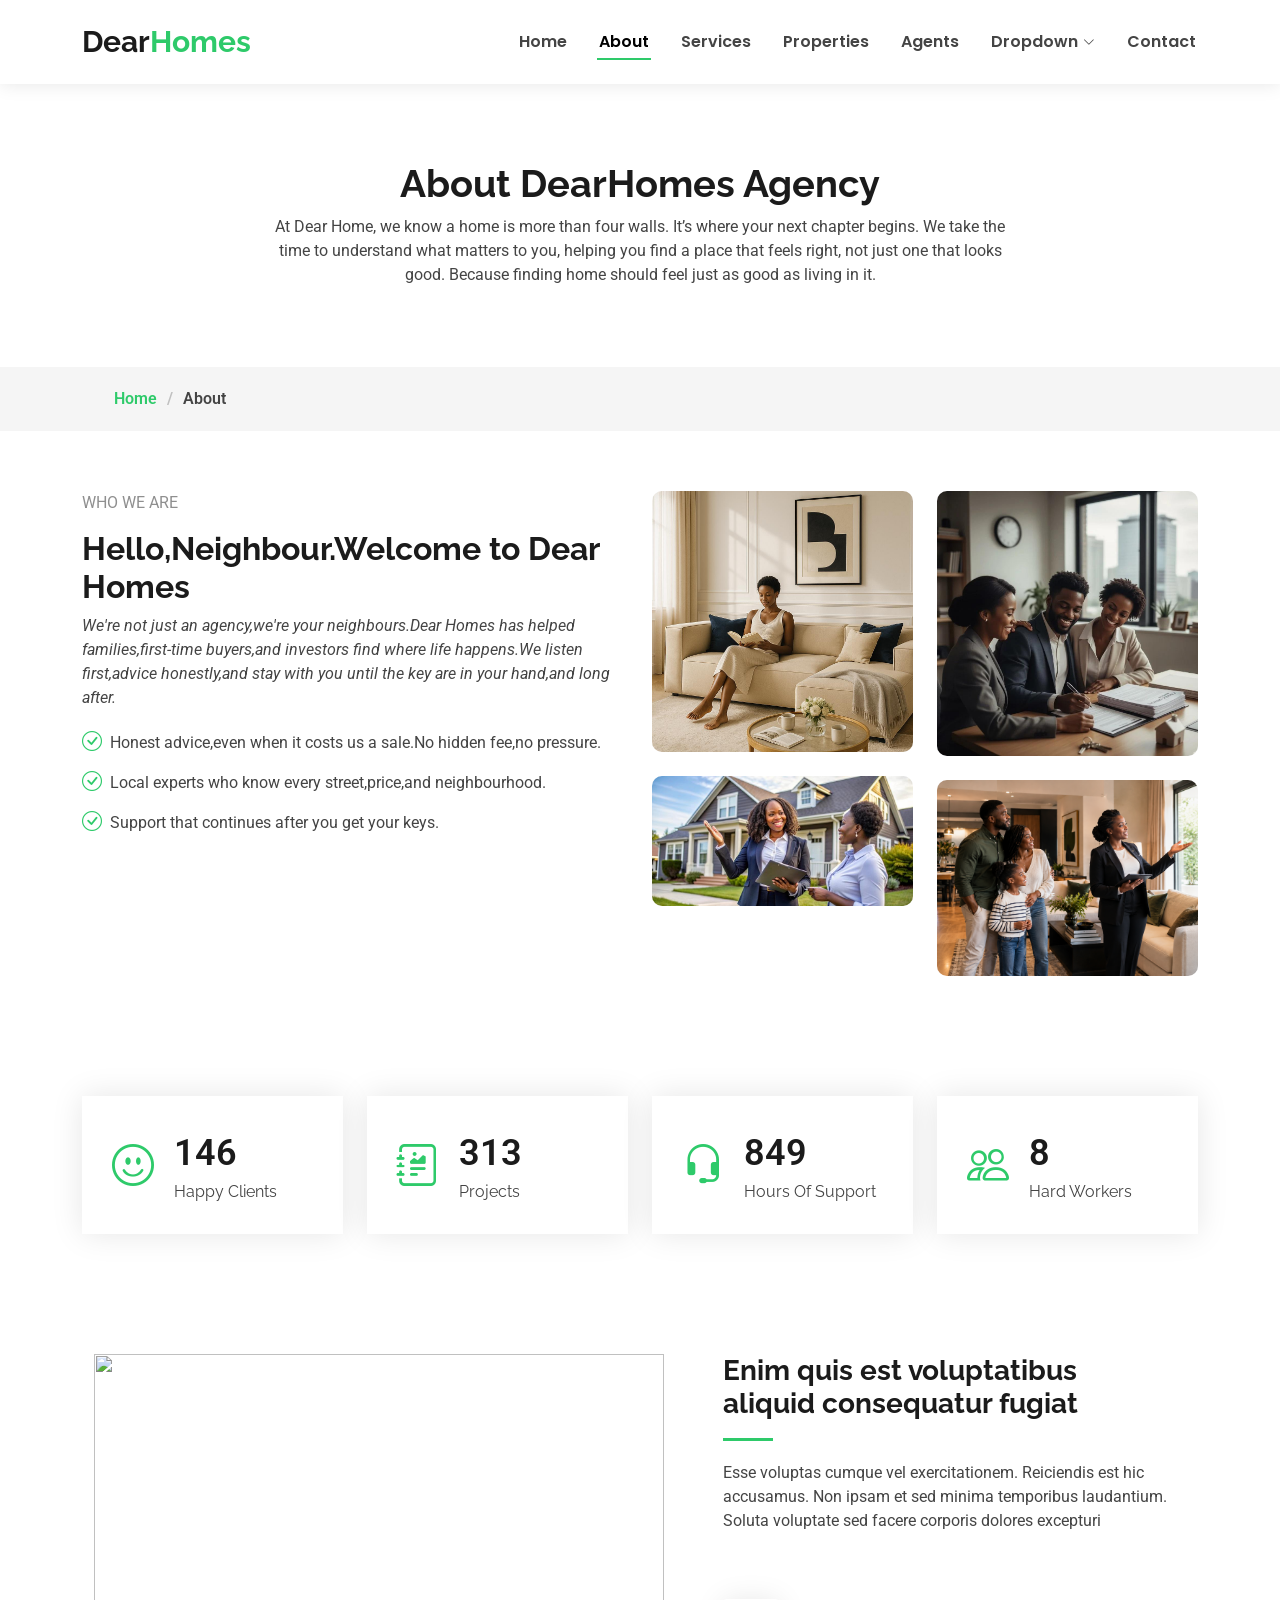
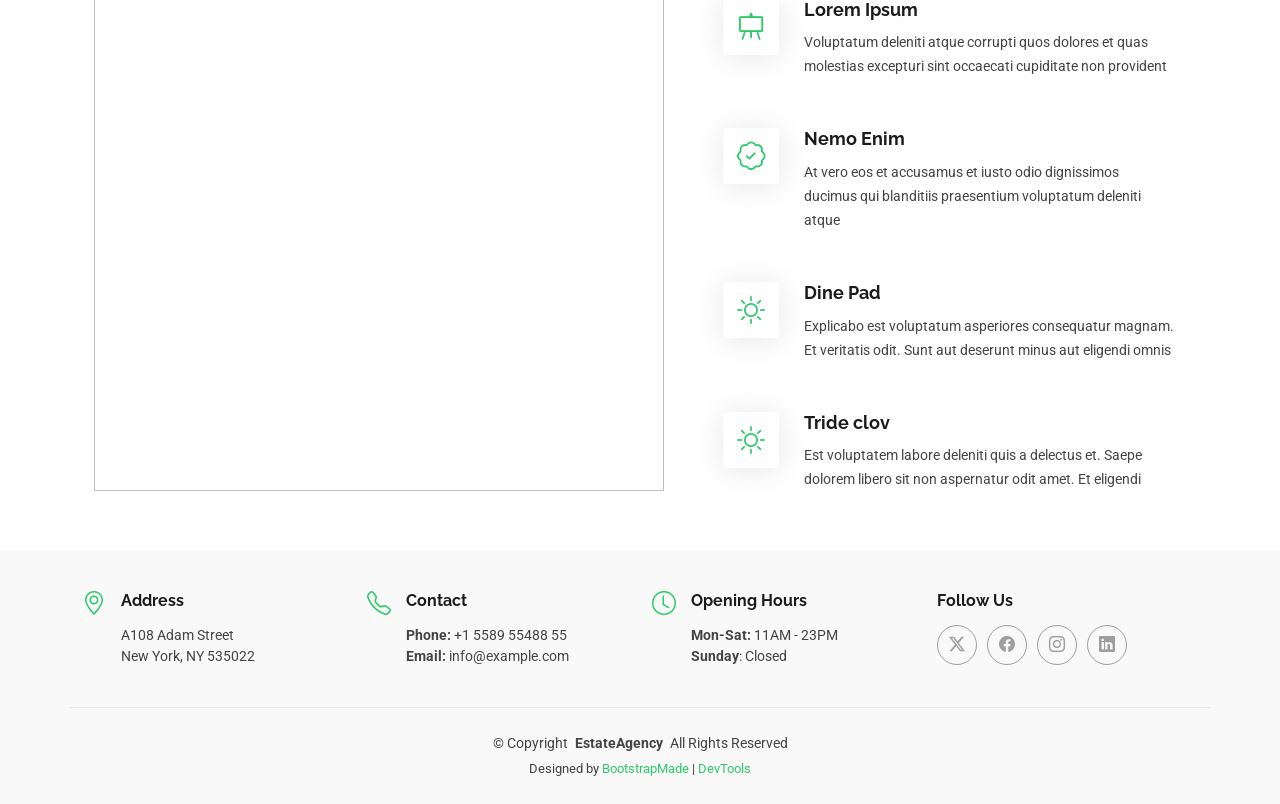
==== EstateAgency/about.html @ 3de0643b "update all" ====
<!DOCTYPE html>
<html lang="en">

<head>
  <meta charset="utf-8">
  <meta content="width=device-width, initial-scale=1.0" name="viewport">
  <title>About - DearHomes</title>
  <meta name="description" content="">
  <meta name="keywords" content="">

  <!-- Favicons -->
  <link href="assets/img/favicon.png" rel="icon">
  <link href="assets/img/apple-touch-icon.png" rel="apple-touch-icon">

  <!-- Fonts -->
  <link href="https://fonts.googleapis.com" rel="preconnect">
  <link href="https://fonts.gstatic.com" rel="preconnect" crossorigin>
  <link href="https://fonts.googleapis.com/css2?family=Roboto:ital,wght@0,100;0,300;0,400;0,500;0,700;0,900;1,100;1,300;1,400;1,500;1,700;1,900&family=Poppins:ital,wght@0,100;0,200;0,300;0,400;0,500;0,600;0,700;0,800;0,900;1,100;1,200;1,300;1,400;1,500;1,600;1,700;1,800;1,900&family=Raleway:ital,wght@0,100;0,200;0,300;0,400;0,500;0,600;0,700;0,800;0,900;1,100;1,200;1,300;1,400;1,500;1,600;1,700;1,800;1,900&display=swap" rel="stylesheet">

  <!-- Vendor CSS Files -->
  <link href="assets/vendor/bootstrap/css/bootstrap.min.css" rel="stylesheet">
  <link href="assets/vendor/bootstrap-icons/bootstrap-icons.css" rel="stylesheet">
  <link href="assets/vendor/aos/aos.css" rel="stylesheet">
  <link href="assets/vendor/fontawesome-free/css/all.min.css" rel="stylesheet">
  <link href="assets/vendor/swiper/swiper-bundle.min.css" rel="stylesheet">

  <!-- Main CSS File -->
  <link href="assets/css/main.css" rel="stylesheet">

  <!-- =======================================================
  * Template Name: EstateAgency
  * Template URL: https://bootstrapmade.com/real-estate-agency-bootstrap-template/
  * Updated: Apr 08 2026 with Bootstrap v5.3.8
  * Author: BootstrapMade.com
  * License: https://bootstrapmade.com/license/
  ======================================================== -->
</head>

<body class="about-page">

  <header id="header" class="header d-flex align-items-center fixed-top">
    <div class="container-fluid container-xl position-relative d-flex align-items-center justify-content-between">

      <a href="index.html" class="logo d-flex align-items-center">
        <!-- Uncomment the line below if you also wish to use an image logo -->
        <!-- <img src="assets/img/logo.png" alt=""> -->
        <h1 class="sitename">Dear<span>Homes</span></h1>
      </a>

      <nav id="navmenu" class="navmenu">
        <ul>
          <li><a href="index.html">Home</a></li>
          <li><a href="about.html" class="active">About</a></li>
          <li><a href="services.html">Services</a></li>
          <li><a href="properties.html">Properties</a></li>
          <li><a href="agents.html">Agents</a></li>
          <li class="dropdown"><a href="#"><span>Dropdown</span> <i class="bi bi-chevron-down toggle-dropdown"></i></a>
            <ul>
              <li><a href="#">Dropdown 1</a></li>
              <li class="dropdown"><a href="#"><span>Deep Dropdown</span> <i class="bi bi-chevron-down toggle-dropdown"></i></a>
                <ul>
                  <li><a href="#">Deep Dropdown 1</a></li>
                  <li><a href="#">Deep Dropdown 2</a></li>
                  <li><a href="#">Deep Dropdown 3</a></li>
                  <li><a href="#">Deep Dropdown 4</a></li>
                  <li><a href="#">Deep Dropdown 5</a></li>
                </ul>
              </li>
              <li><a href="#">Dropdown 2</a></li>
              <li><a href="#">Dropdown 3</a></li>
              <li><a href="#">Dropdown 4</a></li>
            </ul>
          </li>
          <li><a href="contact.html">Contact</a></li>
        </ul>
        <i class="mobile-nav-toggle d-xl-none bi bi-list"></i>
      </nav>

    </div>
  </header>

  <main class="main">

    <!-- Page Title -->
    <div class="page-title" data-aos="fade">
      <div class="heading">
        <div class="container">
          <div class="row d-flex justify-content-center text-center">
            <div class="col-lg-8">
              <h1>About DearHomes Agency</h1>
              <p class="mb-0">At Dear Home, we know a home is more than four walls. It’s where your next chapter begins. We take the time to understand what matters to you, helping you find a place that feels right, not just one that looks good. Because finding home should feel just as good as living in it.</p>
            </div>
          </div>
        </div>
      </div>
      <nav class="breadcrumbs">
        <div class="container">
          <ol>
            <li><a href="index.html">Home</a></li>
            <li class="current">About</li>
          </ol>
        </div>
      </nav>
    </div><!-- End Page Title -->

    <!-- About Section -->
    <section id="about" class="about section">

      <div class="container">

        <div class="row gy-4">

          <div class="col-lg-6 content" data-aos="fade-up" data-aos-delay="100">
            <p class="who-we-are">Who We Are</p>
            <h3>Hello,Neighbour.Welcome to Dear Homes</h3>
            <p class="fst-italic">
              We're not just an agency,we're your neighbours.Dear Homes has helped families,first-time buyers,and investors find where life happens.We listen first,advice honestly,and stay with you until the key are in your hand,and long after.
            </p>
            <ul>
              <li><i class="bi bi-check-circle"></i> <span>Honest advice,even when it costs us a sale.No hidden fee,no pressure.</span></li>
              <li><i class="bi bi-check-circle"></i> <span>Local experts who know every street,price,and neighbourhood.</span></li>
              <li><i class="bi bi-check-circle"></i> <span>Support that continues after you get your keys.</span></li>
            </ul>
          </div>



<div class="col-lg-6 about-images" data-aos="fade-up" data-aos-delay="200">
  <div class="row gy-4">

    <!-- Left column -->
    <div class="col-lg-6">
      <div class="row gy-4">
        <div class="col-12">
          <img src="assets/img/about-company-1.png" class="img-fluid" alt="">
        </div>
        <div class="col-12">
          <img src="assets/img/about-company-3.png" class="img-fluid" alt="">
        </div>
      </div>
    </div>

    <!-- Right column -->
    <div class="col-lg-6">
      <div class="row gy-4">
        <div class="col-12">
          <img src="assets/img/about-company-2.png" class="img-fluid" alt="">
        </div>
        <div class="col-12">
          <img src="assets/img/about-company-4.png" class="img-fluid" alt="">
        </div>
      </div>
    </div>

  </div>
</div>







              
    </section><!-- /About Section -->

    <!-- Stats Section -->
    <section id="stats" class="stats section">

      <div class="container" data-aos="fade-up" data-aos-delay="100">

        <div class="row gy-4">

          <div class="col-lg-3 col-md-6">
            <div class="stats-item d-flex align-items-center w-100 h-100">
              <i class="bi bi-emoji-smile color-blue flex-shrink-0"></i>
              <div>
                <span data-purecounter-start="0" data-purecounter-end="232" data-purecounter-duration="1" class="purecounter"></span>
                <p>Happy Clients</p>
              </div>
            </div>
          </div><!-- End Stats Item -->

          <div class="col-lg-3 col-md-6">
            <div class="stats-item d-flex align-items-center w-100 h-100">
              <i class="bi bi-journal-richtext color-orange flex-shrink-0"></i>
              <div>
                <span data-purecounter-start="0" data-purecounter-end="521" data-purecounter-duration="1" class="purecounter"></span>
                <p>Projects</p>
              </div>
            </div>
          </div><!-- End Stats Item -->

          <div class="col-lg-3 col-md-6">
            <div class="stats-item d-flex align-items-center w-100 h-100">
              <i class="bi bi-headset color-green flex-shrink-0"></i>
              <div>
                <span data-purecounter-start="0" data-purecounter-end="1463" data-purecounter-duration="1" class="purecounter"></span>
                <p>Hours Of Support</p>
              </div>
            </div>
          </div><!-- End Stats Item -->

          <div class="col-lg-3 col-md-6">
            <div class="stats-item d-flex align-items-center w-100 h-100">
              <i class="bi bi-people color-pink flex-shrink-0"></i>
              <div>
                <span data-purecounter-start="0" data-purecounter-end="15" data-purecounter-duration="1" class="purecounter"></span>
                <p>Hard Workers</p>
              </div>
            </div>
          </div><!-- End Stats Item -->

        </div>

      </div>

    </section><!-- /Stats Section -->

    <!-- Features Section -->
    <section id="features" class="features section">

      <div class="container">

        <div class="row justify-content-around gy-4">
          <div class="features-image col-lg-6" data-aos="fade-up" data-aos-delay="100"><img src="assets/img/features-bg.jpg" alt=""></div>

          <div class="col-lg-5 d-flex flex-column justify-content-center" data-aos="fade-up" data-aos-delay="200">
            <h3>Enim quis est voluptatibus aliquid consequatur fugiat</h3>
            <p>Esse voluptas cumque vel exercitationem. Reiciendis est hic accusamus. Non ipsam et sed minima temporibus laudantium. Soluta voluptate sed facere corporis dolores excepturi</p>

            <div class="icon-box d-flex position-relative" data-aos="fade-up" data-aos-delay="300">
              <i class="bi bi-easel flex-shrink-0"></i>
              <div>
                <h4><a href="" class="stretched-link">Lorem Ipsum</a></h4>
                <p>Voluptatum deleniti atque corrupti quos dolores et quas molestias excepturi sint occaecati cupiditate non provident</p>
              </div>
            </div><!-- End Icon Box -->

            <div class="icon-box d-flex position-relative" data-aos="fade-up" data-aos-delay="400">
              <i class="bi bi-patch-check flex-shrink-0"></i>
              <div>
                <h4><a href="" class="stretched-link">Nemo Enim</a></h4>
                <p>At vero eos et accusamus et iusto odio dignissimos ducimus qui blanditiis praesentium voluptatum deleniti atque</p>
              </div>
            </div><!-- End Icon Box -->

            <div class="icon-box d-flex position-relative" data-aos="fade-up" data-aos-delay="500">
              <i class="bi bi-brightness-high flex-shrink-0"></i>
              <div>
                <h4><a href="" class="stretched-link">Dine Pad</a></h4>
                <p>Explicabo est voluptatum asperiores consequatur magnam. Et veritatis odit. Sunt aut deserunt minus aut eligendi omnis</p>
              </div>
            </div><!-- End Icon Box -->

            <div class="icon-box d-flex position-relative" data-aos="fade-up" data-aos-delay="600">
              <i class="bi bi-brightness-high flex-shrink-0"></i>
              <div>
                <h4><a href="" class="stretched-link">Tride clov</a></h4>
                <p>Est voluptatem labore deleniti quis a delectus et. Saepe dolorem libero sit non aspernatur odit amet. Et eligendi</p>
              </div>
            </div><!-- End Icon Box -->

          </div>
        </div>

      </div>

    </section><!-- /Features Section -->

  </main>

  <footer id="footer" class="footer light-background">

    <div class="container">
      <div class="row gy-3">
        <div class="col-lg-3 col-md-6 d-flex">
          <i class="bi bi-geo-alt icon"></i>
          <div class="address">
            <h4>Address</h4>
            <p>A108 Adam Street</p>
            <p>New York, NY 535022</p>
            <p></p>
          </div>

        </div>

        <div class="col-lg-3 col-md-6 d-flex">
          <i class="bi bi-telephone icon"></i>
          <div>
            <h4>Contact</h4>
            <p>
              <strong>Phone:</strong> <span>+1 5589 55488 55</span><br>
              <strong>Email:</strong> <span>info@example.com</span><br>
            </p>
          </div>
        </div>

        <div class="col-lg-3 col-md-6 d-flex">
          <i class="bi bi-clock icon"></i>
          <div>
            <h4>Opening Hours</h4>
            <p>
              <strong>Mon-Sat:</strong> <span>11AM - 23PM</span><br>
              <strong>Sunday</strong>: <span>Closed</span>
            </p>
          </div>
        </div>

        <div class="col-lg-3 col-md-6">
          <h4>Follow Us</h4>
          <div class="social-links d-flex">
            <a href="#" class="twitter"><i class="bi bi-twitter-x"></i></a>
            <a href="#" class="facebook"><i class="bi bi-facebook"></i></a>
            <a href="#" class="instagram"><i class="bi bi-instagram"></i></a>
            <a href="#" class="linkedin"><i class="bi bi-linkedin"></i></a>
          </div>
        </div>

      </div>
    </div>

    <div class="container copyright text-center mt-4">
      <p>© <span>Copyright</span> <strong class="px-1 sitename">EstateAgency</strong> <span>All Rights Reserved</span></p>
      <div class="credits">
        <!-- All the links in the footer should remain intact. -->
        <!-- You can delete the links only if you've purchased the pro version. -->
        <!-- Licensing information: https://bootstrapmade.com/license/ -->
        <!-- Purchase the pro version with working PHP/AJAX contact form: [buy-url] -->
        Designed by <a href="https://bootstrapmade.com/">BootstrapMade</a> | <a href="https://bootstrapmade.com/tools/">DevTools</a>
      </div>
    </div>

  </footer>

  <!-- Scroll Top -->
  <a href="#" id="scroll-top" class="scroll-top d-flex align-items-center justify-content-center"><i class="bi bi-arrow-up-short"></i></a>

  <!-- Preloader -->
  <div id="preloader"></div>

  <!-- Vendor JS Files -->
  <script src="assets/vendor/bootstrap/js/bootstrap.bundle.min.js"></script>
  <script src="assets/vendor/php-email-form/validate.js"></script>
  <script src="assets/vendor/aos/aos.js"></script>
  <script src="assets/vendor/swiper/swiper-bundle.min.js"></script>
  <script src="assets/vendor/purecounter/purecounter_vanilla.js"></script>

  <!-- Main JS File -->
  <script src="assets/js/main.js"></script>

</body>

</html>
---- EstateAgency/assets/css/main.css ----
/**
* Template Name: EstateAgency
* Template URL: https://bootstrapmade.com/real-estate-agency-bootstrap-template/
* Updated: Aug 09 2024 with Bootstrap v5.3.3
* Author: BootstrapMade.com
* License: https://bootstrapmade.com/license/
*/

/*--------------------------------------------------------------
# Font & Color Variables
# Help: https://bootstrapmade.com/color-system/
--------------------------------------------------------------*/
/* Fonts */
:root {
  --default-font: "Roboto",  system-ui, -apple-system, "Segoe UI", Roboto, "Helvetica Neue", Arial, "Noto Sans", "Liberation Sans", sans-serif, "Apple Color Emoji", "Segoe UI Emoji", "Segoe UI Symbol", "Noto Color Emoji";
  --heading-font: "Raleway",  sans-serif;
  --nav-font: "Poppins",  sans-serif;
}

/* Global Colors - The following color variables are used throughout the website. Updating them here will change the color scheme of the entire website */
:root { 
  --background-color: #ffffff; /* Background color for the entire website, including individual sections */
  --default-color: #444444; /* Default color used for the majority of the text content across the entire website */
  --heading-color: #1b1b1b; /* Color for headings, subheadings and title throughout the website */
  --accent-color: #2eca6a; /* Accent color that represents your brand on the website. It's used for buttons, links, and other elements that need to stand out */
  --surface-color: #ffffff; /* The surface color is used as a background of boxed elements within sections, such as cards, icon boxes, or other elements that require a visual separation from the global background. */
  --contrast-color: #ffffff; /* Contrast color for text, ensuring readability against backgrounds of accent, heading, or default colors. */
}

/* Nav Menu Colors - The following color variables are used specifically for the navigation menu. They are separate from the global colors to allow for more customization options */
:root {
  --nav-color: #444444;  /* The default color of the main navmenu links */
  --nav-hover-color: #000000; /* Applied to main navmenu links when they are hovered over or active */
  --nav-mobile-background-color: #ffffff; /* Used as the background color for mobile navigation menu */
  --nav-dropdown-background-color: #ffffff; /* Used as the background color for dropdown items that appear when hovering over primary navigation items */
  --nav-dropdown-color: #444444; /* Used for navigation links of the dropdown items in the navigation menu. */
  --nav-dropdown-hover-color: #2eca6a; /* Similar to --nav-hover-color, this color is applied to dropdown navigation links when they are hovered over. */
}

/* Color Presets - These classes override global colors when applied to any section or element, providing reuse of the sam color scheme. */

.light-background {
  --background-color: #f9f9f9;
  --surface-color: #ffffff;
}

.dark-background {
  --background-color: #060606;
  --default-color: #ffffff;
  --heading-color: #ffffff;
  --surface-color: #252525;
  --contrast-color: #ffffff;
}

/* Smooth scroll */
:root {
  scroll-behavior: smooth;
}

/*--------------------------------------------------------------
# General Styling & Shared Classes
--------------------------------------------------------------*/
body {
  color: var(--default-color);
  background-color: var(--background-color);
  font-family: var(--default-font);
}

a {
  color: var(--accent-color);
  text-decoration: none;
  transition: 0.3s;
}

a:hover {
  color: color-mix(in srgb, var(--accent-color), transparent 25%);
  text-decoration: none;
}

h1,
h2,
h3,
h4,
h5,
h6 {
  color: var(--heading-color);
  font-family: var(--heading-font);
}

/* PHP Email Form Messages
------------------------------*/
.php-email-form .error-message {
  display: none;
  background: #df1529;
  color: #ffffff;
  text-align: left;
  padding: 15px;
  margin-bottom: 24px;
  font-weight: 600;
}

.php-email-form .sent-message {
  display: none;
  color: #ffffff;
  background: #059652;
  text-align: center;
  padding: 15px;
  margin-bottom: 24px;
  font-weight: 600;
}

.php-email-form .loading {
  display: none;
  background: var(--surface-color);
  text-align: center;
  padding: 15px;
  margin-bottom: 24px;
}

.php-email-form .loading:before {
  content: "";
  display: inline-block;
  border-radius: 50%;
  width: 24px;
  height: 24px;
  margin: 0 10px -6px 0;
  border: 3px solid var(--accent-color);
  border-top-color: var(--surface-color);
  animation: php-email-form-loading 1s linear infinite;
}

@keyframes php-email-form-loading {
  0% {
    transform: rotate(0deg);
  }

  100% {
    transform: rotate(360deg);
  }
}

/*--------------------------------------------------------------
# Global Header
--------------------------------------------------------------*/
.header {
  color: var(--default-color);
  background-color: var(--background-color);
  padding: 15px 0;
  transition: all 0.5s;
  z-index: 997;
  box-shadow: 0px 0 18px rgba(0, 0, 0, 0.1);
}

.header .logo {
  line-height: 1;
}

.header .logo img {
  max-height: 32px;
  margin-right: 8px;
}

.header .logo h1 {
  font-size: 30px;
  margin: 0;
  font-weight: 700;
  color: var(--heading-color);
}

.header .logo h1 span {
  color: var(--accent-color);
}

/*--------------------------------------------------------------
# Navigation Menu
--------------------------------------------------------------*/
/* Desktop Navigation */
@media (min-width: 1200px) {
  .navmenu {
    padding: 0;
  }

  .navmenu ul {
    margin: 0;
    padding: 0;
    display: flex;
    list-style: none;
    align-items: center;
  }

  .navmenu li {
    position: relative;
  }

  .navmenu>ul>li {
    white-space: nowrap;
    padding: 15px 14px;
  }

  .navmenu>ul>li:last-child {
    padding-right: 0;
  }

  .navmenu a,
  .navmenu a:focus {
    color: var(--nav-color);
    font-size: 16px;
    padding: 0 2px;
    font-family: var(--nav-font);
    font-weight: 600;
    display: flex;
    align-items: center;
    justify-content: space-between;
    white-space: nowrap;
    transition: 0.3s;
    position: relative;
  }

  .navmenu a i,
  .navmenu a:focus i {
    font-size: 12px;
    line-height: 0;
    margin-left: 5px;
    transition: 0.3s;
  }

  .navmenu>ul>li>a:before {
    content: "";
    position: absolute;
    width: 100%;
    height: 2px;
    bottom: -6px;
    left: 0;
    background-color: var(--accent-color);
    visibility: hidden;
    width: 0px;
    transition: all 0.3s ease-in-out 0s;
  }

  .navmenu a:hover:before,
  .navmenu li:hover>a:before,
  .navmenu .active:before {
    visibility: visible;
    width: 100%;
  }

  .navmenu li:hover>a,
  .navmenu .active,
  .navmenu .active:focus {
    color: var(--nav-hover-color);
  }

  .navmenu .dropdown ul {
    margin: 0;
    padding: 10px 0;
    background: var(--nav-dropdown-background-color);
    display: block;
    position: absolute;
    visibility: hidden;
    left: 14px;
    top: 130%;
    opacity: 0;
    transition: 0.3s;
    border-radius: 4px;
    z-index: 99;
    box-shadow: 0px 0px 30px rgba(0, 0, 0, 0.1);
  }

  .navmenu .dropdown ul li {
    min-width: 200px;
  }

  .navmenu .dropdown ul a {
    padding: 10px 20px;
    font-size: 15px;
    text-transform: none;
    color: var(--nav-dropdown-color);
  }

  .navmenu .dropdown ul a i {
    font-size: 12px;
  }

  .navmenu .dropdown ul a:hover,
  .navmenu .dropdown ul .active:hover,
  .navmenu .dropdown ul li:hover>a {
    color: var(--nav-dropdown-hover-color);
  }

  .navmenu .dropdown:hover>ul {
    opacity: 1;
    top: 100%;
    visibility: visible;
  }

  .navmenu .dropdown .dropdown ul {
    top: 0;
    left: -90%;
    visibility: hidden;
  }

  .navmenu .dropdown .dropdown:hover>ul {
    opacity: 1;
    top: 0;
    left: -100%;
    visibility: visible;
  }
}

/* Mobile Navigation */
@media (max-width: 1199px) {
  .mobile-nav-toggle {
    color: var(--nav-color);
    font-size: 28px;
    line-height: 0;
    margin-right: 10px;
    cursor: pointer;
    transition: color 0.3s;
  }

  .navmenu {
    padding: 0;
    z-index: 9997;
  }

  .navmenu ul {
    display: none;
    list-style: none;
    position: absolute;
    inset: 60px 20px 20px 20px;
    padding: 10px 0;
    margin: 0;
    border-radius: 6px;
    background-color: var(--nav-mobile-background-color);
    border: 1px solid color-mix(in srgb, var(--default-color), transparent 90%);
    box-shadow: none;
    overflow-y: auto;
    transition: 0.3s;
    z-index: 9998;
  }

  .navmenu a,
  .navmenu a:focus {
    color: var(--nav-dropdown-color);
    padding: 10px 20px;
    font-family: var(--nav-font);
    font-size: 17px;
    font-weight: 500;
    display: flex;
    align-items: center;
    justify-content: space-between;
    white-space: nowrap;
    transition: 0.3s;
  }

  .navmenu a i,
  .navmenu a:focus i {
    font-size: 12px;
    line-height: 0;
    margin-left: 5px;
    width: 30px;
    height: 30px;
    display: flex;
    align-items: center;
    justify-content: center;
    border-radius: 50%;
    transition: 0.3s;
    background-color: color-mix(in srgb, var(--accent-color), transparent 90%);
  }

  .navmenu a i:hover,
  .navmenu a:focus i:hover {
    background-color: var(--accent-color);
    color: var(--contrast-color);
  }

  .navmenu a:hover,
  .navmenu .active,
  .navmenu .active:focus {
    color: var(--nav-dropdown-hover-color);
  }

  .navmenu .active i,
  .navmenu .active:focus i {
    background-color: var(--accent-color);
    color: var(--contrast-color);
    transform: rotate(180deg);
  }

  .navmenu .dropdown ul {
    position: static;
    display: none;
    z-index: 99;
    padding: 10px 0;
    margin: 10px 20px;
    background-color: var(--nav-dropdown-background-color);
    transition: all 0.5s ease-in-out;
  }

  .navmenu .dropdown ul ul {
    background-color: rgba(33, 37, 41, 0.1);
  }

  .navmenu .dropdown>.dropdown-active {
    display: block;
    background-color: rgba(33, 37, 41, 0.03);
  }

  .mobile-nav-active {
    overflow: hidden;
  }

  .mobile-nav-active .mobile-nav-toggle {
    color: #fff;
    position: absolute;
    font-size: 32px;
    top: 15px;
    right: 15px;
    margin-right: 0;
    z-index: 9999;
  }

  .mobile-nav-active .navmenu {
    position: fixed;
    overflow: hidden;
    inset: 0;
    background: rgba(33, 37, 41, 0.8);
    transition: 0.3s;
  }

  .mobile-nav-active .navmenu>ul {
    display: block;
  }
}

/*--------------------------------------------------------------
# Global Footer
--------------------------------------------------------------*/
.footer {
  color: var(--default-color);
  background-color: var(--background-color);
  font-size: 14px;
  padding: 40px 0 0 0;
  position: relative;
}

.footer .icon {
  color: var(--accent-color);
  margin-right: 15px;
  font-size: 24px;
  line-height: 0;
}

.footer h4 {
  font-size: 16px;
  font-weight: 700;
  margin-bottom: 15px;
}

.footer .address p {
  margin-bottom: 0px;
}

.footer .social-links a {
  display: flex;
  align-items: center;
  justify-content: center;
  width: 40px;
  height: 40px;
  border-radius: 50%;
  border: 1px solid color-mix(in srgb, var(--default-color), transparent 50%);
  font-size: 16px;
  color: color-mix(in srgb, var(--default-color), transparent 50%);
  margin-right: 10px;
  transition: 0.3s;
}

.footer .social-links a:hover {
  color: var(--accent-color);
  border-color: var(--accent-color);
}

.footer .copyright {
  padding: 25px 0;
  border-top: 1px solid color-mix(in srgb, var(--default-color), transparent 90%);
}

.footer .copyright p {
  margin-bottom: 0;
}

.footer .credits {
  margin-top: 5px;
  font-size: 13px;
}

/*--------------------------------------------------------------
# Preloader
--------------------------------------------------------------*/
#preloader {
  position: fixed;
  inset: 0;
  z-index: 999999;
  overflow: hidden;
  background: var(--background-color);
  transition: all 0.6s ease-out;
}

#preloader:before {
  content: "";
  position: fixed;
  top: calc(50% - 30px);
  left: calc(50% - 30px);
  border: 6px solid #ffffff;
  border-color: var(--accent-color) transparent var(--accent-color) transparent;
  border-radius: 50%;
  width: 60px;
  height: 60px;
  animation: animate-preloader 1.5s linear infinite;
}

@keyframes animate-preloader {
  0% {
    transform: rotate(0deg);
  }

  100% {
    transform: rotate(360deg);
  }
}

/*--------------------------------------------------------------
# Scroll Top Button
--------------------------------------------------------------*/
.scroll-top {
  position: fixed;
  visibility: hidden;
  opacity: 0;
  right: 15px;
  bottom: 15px;
  z-index: 99999;
  background-color: var(--accent-color);
  width: 40px;
  height: 40px;
  border-radius: 4px;
  transition: all 0.4s;
}

.scroll-top i {
  font-size: 24px;
  color: var(--contrast-color);
  line-height: 0;
}

.scroll-top:hover {
  background-color: color-mix(in srgb, var(--accent-color), transparent 20%);
  color: var(--contrast-color);
}

.scroll-top.active {
  visibility: visible;
  opacity: 1;
}

/*--------------------------------------------------------------
# Disable aos animation delay on mobile devices
--------------------------------------------------------------*/
@media screen and (max-width: 768px) {
  [data-aos-delay] {
    transition-delay: 0 !important;
  }
}

/*--------------------------------------------------------------
# Global Page Titles & Breadcrumbs
--------------------------------------------------------------*/
.page-title {
  color: var(--default-color);
  background-color: var(--background-color);
  position: relative;
}

.page-title .heading {
  padding: 160px 0 80px 0;
  border-top: 1px solid color-mix(in srgb, var(--default-color), transparent 90%);
}

.page-title .heading h1 {
  font-size: 38px;
  font-weight: 700;
}

.page-title nav {
  background-color: color-mix(in srgb, var(--default-color), transparent 95%);
  padding: 20px 0;
}

.page-title nav ol {
  display: flex;
  flex-wrap: wrap;
  list-style: none;
  margin: 0;
  font-size: 16px;
  font-weight: 600;
}

.page-title nav ol li+li {
  padding-left: 10px;
}

.page-title nav ol li+li::before {
  content: "/";
  display: inline-block;
  padding-right: 10px;
  color: color-mix(in srgb, var(--default-color), transparent 70%);
}

/*--------------------------------------------------------------
# Global Sections
--------------------------------------------------------------*/
section,
.section {
  color: var(--default-color);
  background-color: var(--background-color);
  padding: 60px 0;
  scroll-margin-top: 90px;
  overflow: clip;
}

@media (max-width: 1199px) {

  section,
  .section {
    scroll-margin-top: 66px;
  }
}

/*--------------------------------------------------------------
# Global Section Titles
--------------------------------------------------------------*/
.section-title {
  text-align: center;
  padding-bottom: 60px;
  position: relative;
}

.section-title h2 {
  font-size: 32px;
  font-weight: 700;
  margin-bottom: 15px;
}

.section-title p {
  margin-bottom: 0;
}

/*--------------------------------------------------------------
# Hero Section
--------------------------------------------------------------*/
.hero {
  padding: 0;
}

.hero .carousel {
  width: 100%;
  min-height: 100vh;
  padding: 0;
  margin: 0;
  background-color: var(--background-color);
  position: relative;
  overflow: hidden;
}

.hero img {
  position: absolute;
  inset: 0;
  display: block;
  width: 100%;
  height: 100%;
  object-fit: cover;
  z-index: 1;
}

.hero .carousel-item {
  position: absolute;
  inset: 0;
  background-size: cover;
  background-position: center;
  background-repeat: no-repeat;
  overflow: hidden;
}

.hero .carousel-item:before {
  content: "";
  background: color-mix(in srgb, var(--background-color), transparent 60%);
  position: absolute;
  inset: 0;
  z-index: 2;
}

.hero .carousel-container {
  position: absolute;
  inset: 90px 100px;
  display: flex;
  justify-content: center;
  align-items: center;
  flex-direction: column;
  z-index: 3;
}

@media (max-width: 575px) {
  .hero .carousel-container {
    inset: 90px 50px;
  }
}

.hero h2 {
  margin-bottom: 30px;
  font-size: 56px;
  font-weight: 900;
  text-transform: uppercase;
}

.hero h2 span {
  color: var(--accent-color);
}

@media (max-width: 768px) {
  .hero h2 {
    font-size: 30px;
  }
}

.hero .btn-get-started {
  color: var(--contrast-color);
  font-family: var(--heading-font);
  font-weight: 600;
  font-size: 18px;
  letter-spacing: 1px;
  text-transform: uppercase;
  display: inline-block;
  padding: 10px 40px;
  border-radius: 50px;
  transition: 0.5s;
  margin: 10px 0;
  align-self: flex-start;
  flex-shrink: 0;
  border: 2px solid var(--accent-color);
}

.hero .btn-get-started:hover {
  background: color-mix(in srgb, var(--accent-color), transparent 20%);
}

.hero .carousel-control-prev,
.hero .carousel-control-next {
  width: 10%;
  transition: 0.3s;
  opacity: 0.5;
  z-index: 3;
}

.hero .carousel-control-prev:focus,
.hero .carousel-control-next:focus {
  opacity: 0.5;
}

.hero .carousel-control-prev:hover,
.hero .carousel-control-next:hover {
  opacity: 0.9;
}

@media (min-width: 1024px) {

  .hero .carousel-control-prev,
  .hero .carousel-control-next {
    width: 5%;
  }
}

.hero .carousel-control-next-icon,
.hero .carousel-control-prev-icon {
  background: none;
  font-size: 32px;
  line-height: 1;
}

.hero .carousel-indicators {
  list-style: none;
}

.hero .carousel-indicators li {
  cursor: pointer;
  opacity: 1;
  height: 6px;
  width: 20px;
  transition: 0.3s;
  padding: 0;
}

.hero .carousel-indicators .active {
  background-color: var(--accent-color);
  width: 40px;
}

/*--------------------------------------------------------------
# Services Section
--------------------------------------------------------------*/
.services .service-item {
  background-color: var(--surface-color);
  box-shadow: 0px 5px 90px 0px rgba(0, 0, 0, 0.1);
  padding: 60px 30px;
  transition: all ease-in-out 0.3s;
  border-radius: 18px;
  border-bottom: 5px solid var(--surface-color);
  height: 100%;
}

.services .service-item .icon {
  color: var(--contrast-color);
  background: var(--accent-color);
  margin: 0;
  width: 64px;
  height: 64px;
  border-radius: 50px;
  display: flex;
  align-items: center;
  justify-content: center;
  margin-bottom: 20px;
  font-size: 28px;
  transition: ease-in-out 0.3s;
}

.services .service-item h3 {
  font-weight: 700;
  margin: 10px 0 15px 0;
  font-size: 22px;
  transition: ease-in-out 0.3s;
}

.services .service-item p {
  line-height: 24px;
  font-size: 14px;
  margin-bottom: 0;
}

@media (min-width: 1365px) {
  .services .service-item:hover {
    transform: translateY(-10px);
    border-color: var(--accent-color);
  }

  .services .service-item:hover h3 {
    color: var(--accent-color);
  }
}

/*--------------------------------------------------------------
# Agents Section
--------------------------------------------------------------*/
.agents .member {
  position: relative;
}

.agents .member .pic {
  overflow: hidden;
  margin-bottom: 50px;
}

.agents .member .member-info {
  background-color: var(--surface-color);
  color: color-mix(in srgb, var(--default-color), transparent 20%);
  box-shadow: 0px 2px 15px rgba(0, 0, 0, 0.1);
  position: absolute;
  bottom: -50px;
  left: 20px;
  right: 20px;
  padding: 20px 15px;
  overflow: hidden;
  transition: 0.5s;
}

.agents .member h4 {
  font-weight: 700;
  margin-bottom: 10px;
  font-size: 16px;
  position: relative;
  padding-bottom: 10px;
}

.agents .member h4::after {
  content: "";
  position: absolute;
  display: block;
  width: 50px;
  height: 1px;
  background: color-mix(in srgb, var(--default-color), transparent 60%);
  bottom: 0;
  left: 0;
}

.agents .member span {
  font-style: italic;
  display: block;
  font-size: 13px;
}

.agents .member .social {
  position: absolute;
  right: 15px;
  bottom: 15px;
}

.agents .member .social a {
  transition: color 0.3s;
  color: color-mix(in srgb, var(--default-color), transparent 70%);
}

.agents .member .social a:hover {
  color: var(--accent-color);
}

.agents .member .social i {
  font-size: 16px;
  margin: 0 2px;
}

/*--------------------------------------------------------------
# Testimonials Section
--------------------------------------------------------------*/
.testimonials .testimonial-item {
  background-color: var(--surface-color);
  box-shadow: 0px 0 20px rgba(0, 0, 0, 0.1);
  box-sizing: content-box;
  padding: 30px;
  margin: 40px 30px;
  min-height: 320px;
  display: flex;
  flex-direction: column;
  text-align: center;
  transition: 0.3s;
}

.testimonials .testimonial-item .stars {
  margin-bottom: 15px;
}

.testimonials .testimonial-item .stars i {
  color: #ffc107;
  margin: 0 1px;
}

.testimonials .testimonial-item .testimonial-img {
  width: 90px;
  border-radius: 50%;
  border: 4px solid var(--background-color);
  margin: 0 auto;
}

.testimonials .testimonial-item h3 {
  font-size: 18px;
  font-weight: bold;
  margin: 10px 0 5px 0;
}

.testimonials .testimonial-item h4 {
  font-size: 14px;
  color: color-mix(in srgb, var(--default-color), transparent 40%);
  margin: 0;
}

.testimonials .testimonial-item p {
  font-style: italic;
  margin: 0 auto 15px auto;
}

.testimonials .swiper-wrapper {
  height: auto;
}

.testimonials .swiper-pagination {
  margin-top: 20px;
  position: relative;
}

.testimonials .swiper-pagination .swiper-pagination-bullet {
  width: 12px;
  height: 12px;
  background-color: color-mix(in srgb, var(--default-color), transparent 85%);
  opacity: 1;
}

.testimonials .swiper-pagination .swiper-pagination-bullet-active {
  background-color: var(--accent-color);
}

.testimonials .swiper-slide {
  opacity: 0.3;
}

@media (max-width: 1199px) {
  .testimonials .swiper-slide-active {
    opacity: 1;
  }

  .testimonials .swiper-pagination {
    margin-top: 0;
  }

  .testimonials .testimonial-item {
    margin: 40px 20px;
  }
}

@media (min-width: 1200px) {
  .testimonials .swiper-slide-next {
    opacity: 1;
    transform: scale(1.12);
  }
}

/*--------------------------------------------------------------
# About Section
--------------------------------------------------------------*/
.about .content .who-we-are {
  text-transform: uppercase;
  margin-bottom: 15px;
  color: color-mix(in srgb, var(--default-color), transparent 40%);
}

.about .content h3 {
  font-size: 2rem;
  font-weight: 700;
}

.about .content ul {
  list-style: none;
  padding: 0;
}

.about .content ul li {
  padding-bottom: 10px;
}

.about .content ul i {
  font-size: 1.25rem;
  margin-right: 4px;
  color: var(--accent-color);
}

.about .content p:last-child {
  margin-bottom: 0;
}

.about .content .read-more {
  background: var(--accent-color);
  color: var(--contrast-color);
  font-family: var(--heading-font);
  font-weight: 500;
  font-size: 16px;
  letter-spacing: 1px;
  padding: 12px 24px;
  border-radius: 5px;
  transition: 0.3s;
  display: inline-flex;
  align-items: center;
  justify-content: center;
}

.about .content .read-more i {
  font-size: 18px;
  margin-left: 5px;
  line-height: 0;
  transition: 0.3s;
}

.about .content .read-more:hover {
  background: color-mix(in srgb, var(--accent-color), transparent 20%);
  padding-right: 19px;
}

.about .content .read-more:hover i {
  margin-left: 10px;
}

.about .about-images img {
  border-radius: 10px;
}

/*--------------------------------------------------------------
# Stats Section
--------------------------------------------------------------*/
.stats .stats-item {
  background-color: var(--surface-color);
  box-shadow: 0px 0 30px rgba(0, 0, 0, 0.1);
  padding: 30px;
}

.stats .stats-item i {
  color: var(--accent-color);
  font-size: 42px;
  line-height: 0;
  margin-right: 20px;
}

.stats .stats-item span {
  color: var(--heading-color);
  font-size: 36px;
  display: block;
  font-weight: 600;
}

.stats .stats-item p {
  padding: 0;
  margin: 0;
  font-family: var(--heading-font);
  font-size: 16px;
}

/*--------------------------------------------------------------
# Features Section
--------------------------------------------------------------*/
.features .features-image {
  position: relative;
  min-height: 400px;
}

.features .features-image img {
  position: absolute;
  inset: 0;
  display: block;
  width: 100%;
  height: 100%;
  object-fit: cover;
  z-index: 1;
}

.features h3 {
  font-size: 28px;
  font-weight: 700;
  margin-bottom: 20px;
  padding-bottom: 20px;
  position: relative;
}

.features h3:after {
  content: "";
  background: var(--accent-color);
  position: absolute;
  display: block;
  width: 50px;
  height: 3px;
  left: 0;
  bottom: 0;
}

.features .icon-box {
  margin-top: 50px;
}

.features .icon-box i {
  color: var(--accent-color);
  background-color: var(--surface-color);
  display: flex;
  align-items: center;
  justify-content: center;
  margin-right: 25px;
  font-size: 28px;
  width: 56px;
  height: 56px;
  border-radius: 4px;
  line-height: 0;
  box-shadow: 0px 2px 30px rgba(0, 0, 0, 0.1);
  transition: 0.3s;
}

.features .icon-box:hover i {
  background-color: var(--accent-color);
  color: var(--contrast-color);
}

.features .icon-box h4 {
  font-weight: 700;
  margin-bottom: 10px;
  font-size: 18px;
}

.features .icon-box h4 a {
  color: var(--heading-color);
  transition: 0.3s;
}

.features .icon-box h4 a:hover {
  color: var(--accent-color);
}

.features .icon-box p {
  line-height: 24px;
  font-size: 14px;
  margin-bottom: 0;
}

/*--------------------------------------------------------------
# Service Details Section
--------------------------------------------------------------*/
.service-details .service-box {
  background-color: var(--surface-color);
  padding: 20px;
  box-shadow: 0px 2px 20px rgba(0, 0, 0, 0.1);
}

.service-details .service-box+.service-box {
  margin-top: 30px;
}

.service-details .service-box h4 {
  font-size: 20px;
  font-weight: 700;
  border-bottom: 2px solid color-mix(in srgb, var(--default-color), transparent 92%);
  padding-bottom: 15px;
  margin-bottom: 15px;
}

.service-details .services-list {
  background-color: var(--surface-color);
}

.service-details .services-list a {
  color: color-mix(in srgb, var(--default-color), transparent 20%);
  background-color: color-mix(in srgb, var(--default-color), transparent 96%);
  display: flex;
  align-items: center;
  padding: 12px 15px;
  margin-top: 15px;
  transition: 0.3s;
}

.service-details .services-list a:first-child {
  margin-top: 0;
}

.service-details .services-list a i {
  font-size: 16px;
  margin-right: 8px;
  color: var(--accent-color);
}

.service-details .services-list a.active {
  color: var(--contrast-color);
  background-color: var(--accent-color);
}

.service-details .services-list a.active i {
  color: var(--contrast-color);
}

.service-details .services-list a:hover {
  background-color: color-mix(in srgb, var(--accent-color), transparent 95%);
  color: var(--accent-color);
}

.service-details .download-catalog a {
  color: var(--default-color);
  display: flex;
  align-items: center;
  padding: 10px 0;
  transition: 0.3s;
  border-top: 1px solid color-mix(in srgb, var(--default-color), transparent 90%);
}

.service-details .download-catalog a:first-child {
  border-top: 0;
  padding-top: 0;
}

.service-details .download-catalog a:last-child {
  padding-bottom: 0;
}

.service-details .download-catalog a i {
  font-size: 24px;
  margin-right: 8px;
  color: var(--accent-color);
}

.service-details .download-catalog a:hover {
  color: var(--accent-color);
}

.service-details .help-box {
  background-color: var(--accent-color);
  color: var(--contrast-color);
  margin-top: 30px;
  padding: 30px 15px;
}

.service-details .help-box .help-icon {
  font-size: 48px;
}

.service-details .help-box h4,
.service-details .help-box a {
  color: var(--contrast-color);
}

.service-details .services-img {
  margin-bottom: 20px;
}

.service-details h3 {
  font-size: 26px;
  font-weight: 700;
}

.service-details p {
  font-size: 15px;
}

.service-details ul {
  list-style: none;
  padding: 0;
  font-size: 15px;
}

.service-details ul li {
  padding: 5px 0;
  display: flex;
  align-items: center;
}

.service-details ul i {
  font-size: 20px;
  margin-right: 8px;
  color: var(--accent-color);
}

/*--------------------------------------------------------------
# Contact Section
--------------------------------------------------------------*/
.contact .info-item+.info-item {
  margin-top: 40px;
}

.contact .info-item i {
  color: var(--contrast-color);
  background: var(--accent-color);
  font-size: 20px;
  width: 44px;
  height: 44px;
  display: flex;
  justify-content: center;
  align-items: center;
  border-radius: 4px;
  transition: all 0.3s ease-in-out;
  margin-right: 15px;
}

.contact .info-item h3 {
  padding: 0;
  font-size: 18px;
  font-weight: 700;
  margin-bottom: 5px;
}

.contact .info-item p {
  padding: 0;
  margin-bottom: 0;
  font-size: 14px;
}

.contact .php-email-form {
  height: 100%;
}

.contact .php-email-form input[type=text],
.contact .php-email-form input[type=email],
.contact .php-email-form textarea {
  font-size: 14px;
  padding: 10px 15px;
  box-shadow: none;
  border-radius: 0;
  color: var(--default-color);
  background-color: color-mix(in srgb, var(--background-color), transparent 50%);
  border-color: color-mix(in srgb, var(--default-color), transparent 80%);
}

.contact .php-email-form input[type=text]:focus,
.contact .php-email-form input[type=email]:focus,
.contact .php-email-form textarea:focus {
  border-color: var(--accent-color);
}

.contact .php-email-form input[type=text]::placeholder,
.contact .php-email-form input[type=email]::placeholder,
.contact .php-email-form textarea::placeholder {
  color: color-mix(in srgb, var(--default-color), transparent 70%);
}

.contact .php-email-form button[type=submit] {
  color: var(--contrast-color);
  background: var(--accent-color);
  border: 0;
  padding: 10px 30px;
  transition: 0.4s;
  border-radius: 4px;
}

.contact .php-email-form button[type=submit]:hover {
  background: color-mix(in srgb, var(--accent-color), transparent 20%);
}

/*--------------------------------------------------------------
# Real Estate Section
--------------------------------------------------------------*/
.real-estate .card {
  background-color: var(--background-color);
  color: var(--default-color);
  border: none;
  position: relative;
  border-radius: 0px;
  overflow: hidden;
  min-height: 500px;
}

.real-estate .card:before {
  content: "";
  position: absolute;
  inset: 0;
  background: linear-gradient(180deg, rgba(255, 255, 255, 0) 25%, rgba(0, 0, 0, 0.9) 75%);
  z-index: 2;
}

.real-estate .card img {
  position: absolute;
  inset: 0;
  display: block;
  width: 100%;
  height: 100%;
  object-fit: cover;
  z-index: 1;
}

.real-estate .card .card-body {
  position: absolute;
  bottom: 0;
  left: 0;
  right: 0;
  z-index: 3;
  padding: 30px;
}

.real-estate .card .card-body .sale-rent {
  display: inline-block;
  font-size: 15px;
  font-weight: 500;
  color: var(--contrast-color);
  padding: 4px 20px;
  border: 2px solid var(--accent-color);
  border-radius: 50px;
  margin-bottom: 10px;
}

.real-estate .card .card-body h3 {
  font-weight: 700;
  font-size: 20px;
  margin-bottom: 0px;
  padding-left: 10px;
  border-left: 3px solid var(--accent-color);
}

.real-estate .card .card-body h3 a {
  color: var(--contrast-color);
}

.real-estate .card .card-body .card-content {
  background-color: var(--accent-color);
  color: var(--contrast-color);
  height: 80px;
  visibility: hidden;
  opacity: 0;
  margin-top: 10px;
  margin-bottom: -80px;
  margin-left: -30px;
  margin-right: -30px;
  transition: 0.3s;
  padding: 0 10px;
}

.real-estate .card .card-body .card-content .propery-info {
  font-weight: 500;
}

.real-estate .card:hover .card-content {
  margin-bottom: -30px;
  visibility: visible;
  opacity: 1;
}

/*--------------------------------------------------------------
# Real Estate 2 Section
--------------------------------------------------------------*/
.real-estate-2 .portfolio-details-slider img {
  width: 100%;
}

.real-estate-2 .swiper-wrapper {
  height: auto;
}

.real-estate-2 .swiper-button-prev,
.real-estate-2 .swiper-button-next {
  width: 48px;
  height: 48px;
}

.real-estate-2 .swiper-button-prev:after,
.real-estate-2 .swiper-button-next:after {
  color: rgba(255, 255, 255, 0.8);
  background-color: rgba(0, 0, 0, 0.15);
  font-size: 24px;
  border-radius: 50%;
  width: 48px;
  height: 48px;
  display: flex;
  align-items: center;
  justify-content: center;
  transition: 0.3s;
}

.real-estate-2 .swiper-button-prev:hover:after,
.real-estate-2 .swiper-button-next:hover:after {
  background-color: rgba(0, 0, 0, 0.3);
}

@media (max-width: 575px) {

  .real-estate-2 .swiper-button-prev,
  .real-estate-2 .swiper-button-next {
    display: none;
  }
}

.real-estate-2 .swiper-pagination {
  margin-top: 20px;
  position: relative;
}

.real-estate-2 .swiper-pagination .swiper-pagination-bullet {
  width: 10px;
  height: 10px;
  background-color: color-mix(in srgb, var(--default-color), transparent 85%);
  opacity: 1;
}

.real-estate-2 .swiper-pagination .swiper-pagination-bullet-active {
  background-color: var(--accent-color);
}

.real-estate-2 .portfolio-info h3 {
  font-size: 22px;
  font-weight: 700;
  margin-bottom: 20px;
  padding-bottom: 20px;
  position: relative;
}

.real-estate-2 .portfolio-info h3:after {
  content: "";
  position: absolute;
  display: block;
  width: 50px;
  height: 3px;
  background: var(--accent-color);
  left: 0;
  bottom: 0;
}

.real-estate-2 .portfolio-info ul {
  list-style: none;
  padding: 0;
  font-size: 15px;
}

.real-estate-2 .portfolio-info ul li {
  display: flex;
  flex-direction: column;
  padding-bottom: 15px;
}

.real-estate-2 .portfolio-info ul strong {
  text-transform: uppercase;
  font-weight: 400;
  color: color-mix(in srgb, var(--default-color), transparent 50%);
  font-size: 14px;
}

.real-estate-2 .portfolio-info .btn-visit {
  padding: 8px 40px;
  background: var(--accent-color);
  color: var(--contrast-color);
  border-radius: 50px;
  transition: 0.3s;
}

.real-estate-2 .portfolio-info .btn-visit:hover {
  background: color-mix(in srgb, var(--accent-color), transparent 20%);
}

.real-estate-2 .portfolio-description h2 {
  font-size: 26px;
  font-weight: 700;
  margin-bottom: 20px;
}

.real-estate-2 .portfolio-description p {
  padding: 0;
}

.real-estate-2 .portfolio-description .testimonial-item {
  padding: 30px 30px 0 30px;
  position: relative;
  background: color-mix(in srgb, var(--default-color), transparent 97%);
  margin-bottom: 50px;
}

.real-estate-2 .portfolio-description .testimonial-item .testimonial-img {
  width: 90px;
  border-radius: 50px;
  border: 6px solid var(--background-color);
  float: left;
  margin: 0 10px 0 0;
}

.real-estate-2 .portfolio-description .testimonial-item h3 {
  font-size: 18px;
  font-weight: bold;
  margin: 15px 0 5px 0;
  padding-top: 20px;
}

.real-estate-2 .portfolio-description .testimonial-item h4 {
  font-size: 14px;
  color: #6c757d;
  margin: 0;
}

.real-estate-2 .portfolio-description .testimonial-item .quote-icon-left,
.real-estate-2 .portfolio-description .testimonial-item .quote-icon-right {
  color: color-mix(in srgb, var(--accent-color), transparent 50%);
  font-size: 26px;
  line-height: 0;
}

.real-estate-2 .portfolio-description .testimonial-item .quote-icon-left {
  display: inline-block;
  left: -5px;
  position: relative;
}

.real-estate-2 .portfolio-description .testimonial-item .quote-icon-right {
  display: inline-block;
  right: -5px;
  position: relative;
  top: 10px;
  transform: scale(-1, -1);
}

.real-estate-2 .portfolio-description .testimonial-item p {
  font-style: italic;
  margin: 0 0 15px 0 0 0;
  padding: 0;
}

.real-estate-2 .nav-pills {
  border-bottom: 1px solid color-mix(in srgb, var(--default-color), transparent 85%);
}

.real-estate-2 .nav-pills li+li {
  margin-left: 40px;
}

.real-estate-2 .nav-link {
  background: none;
  font-size: 18px;
  font-weight: 400;
  color: var(--default-color);
  padding: 12px 0;
  margin-bottom: -2px;
  border-radius: 0;
}

.real-estate-2 .nav-link.active {
  color: var(--accent-color);
  background: none;
  border-bottom: 3px solid var(--accent-color);
}

@media (max-width: 575px) {
  .real-estate-2 .nav-link {
    font-size: 16px;
  }
}

.real-estate-2 .tab-content h4 {
  font-size: 18px;
  margin: 0;
  font-weight: 700;
  color: var(--default-color);
}

.real-estate-2 .tab-content i {
  font-size: 22px;
  line-height: 0;
  margin-right: 8px;
  color: var(--accent-color);
}

/*--------------------------------------------------------------
# Starter Section Section
--------------------------------------------------------------*/
.starter-section {
  /* Add your styles here */
}
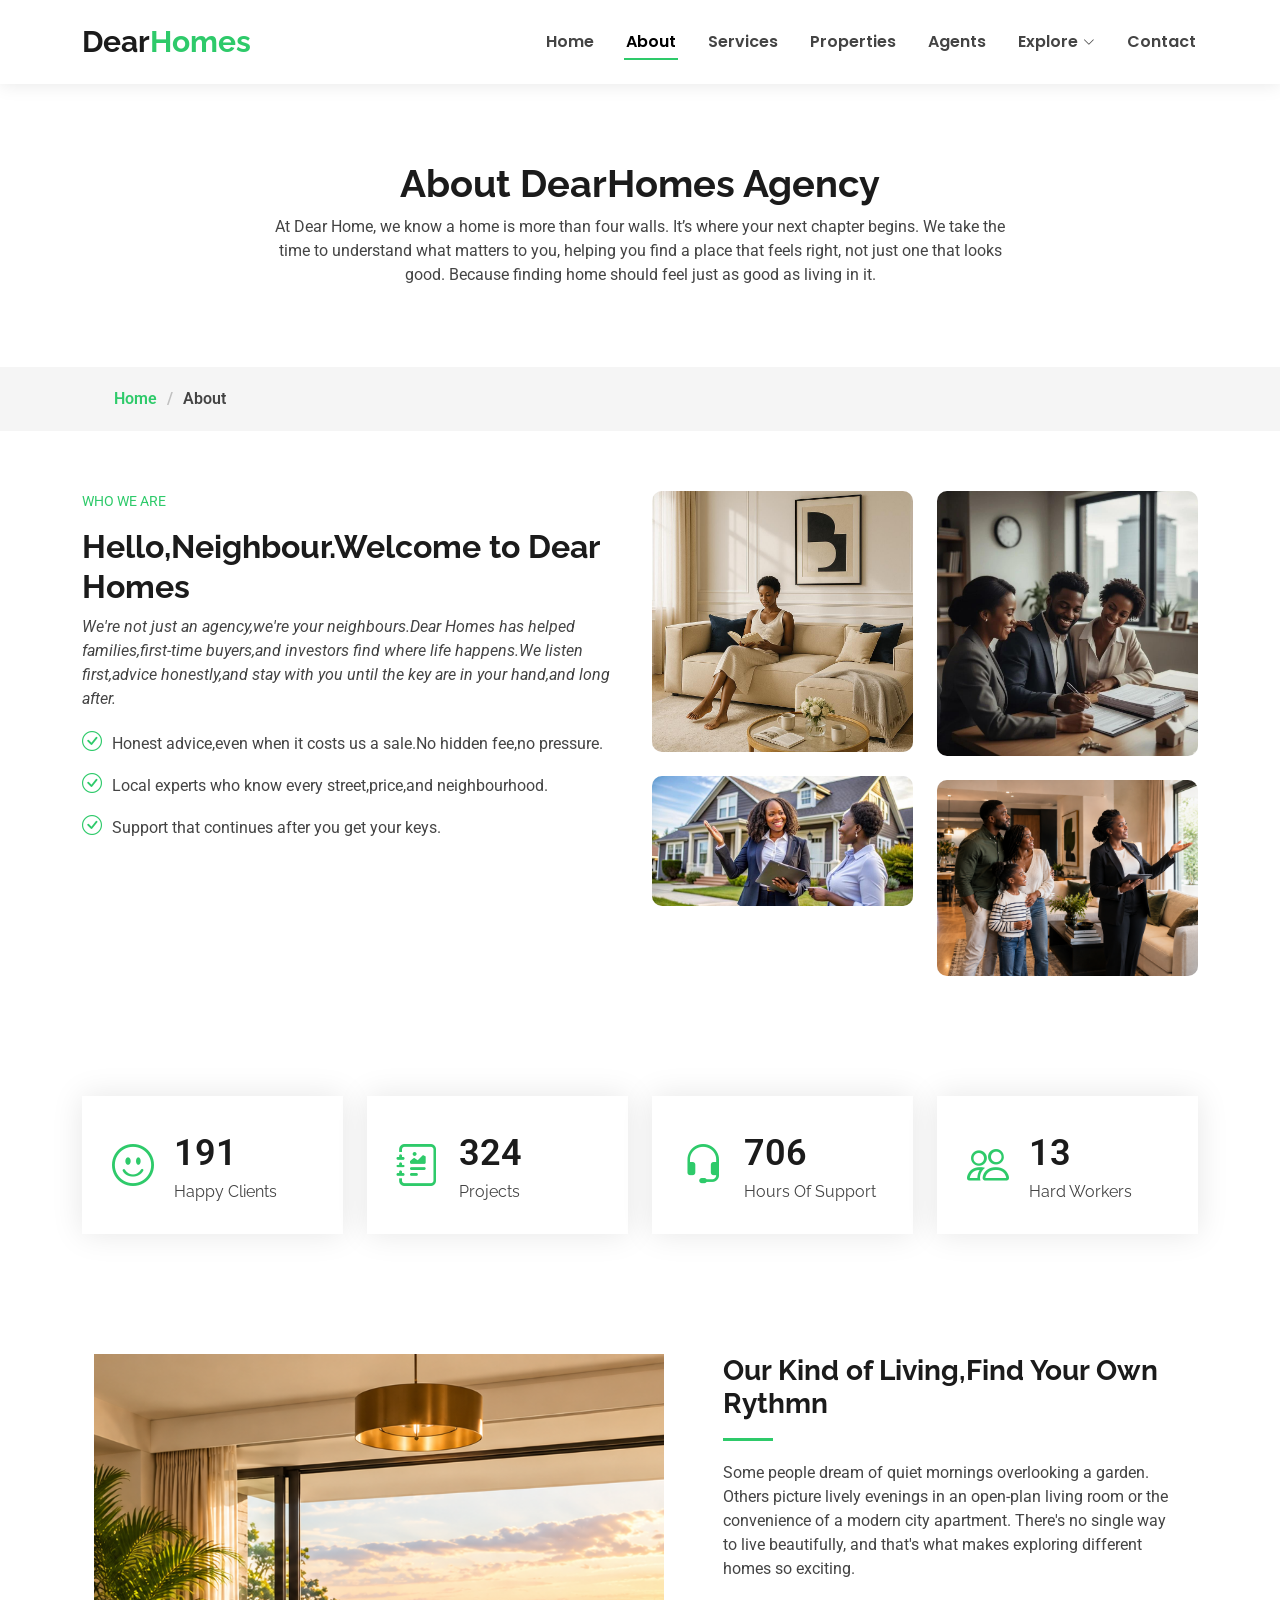
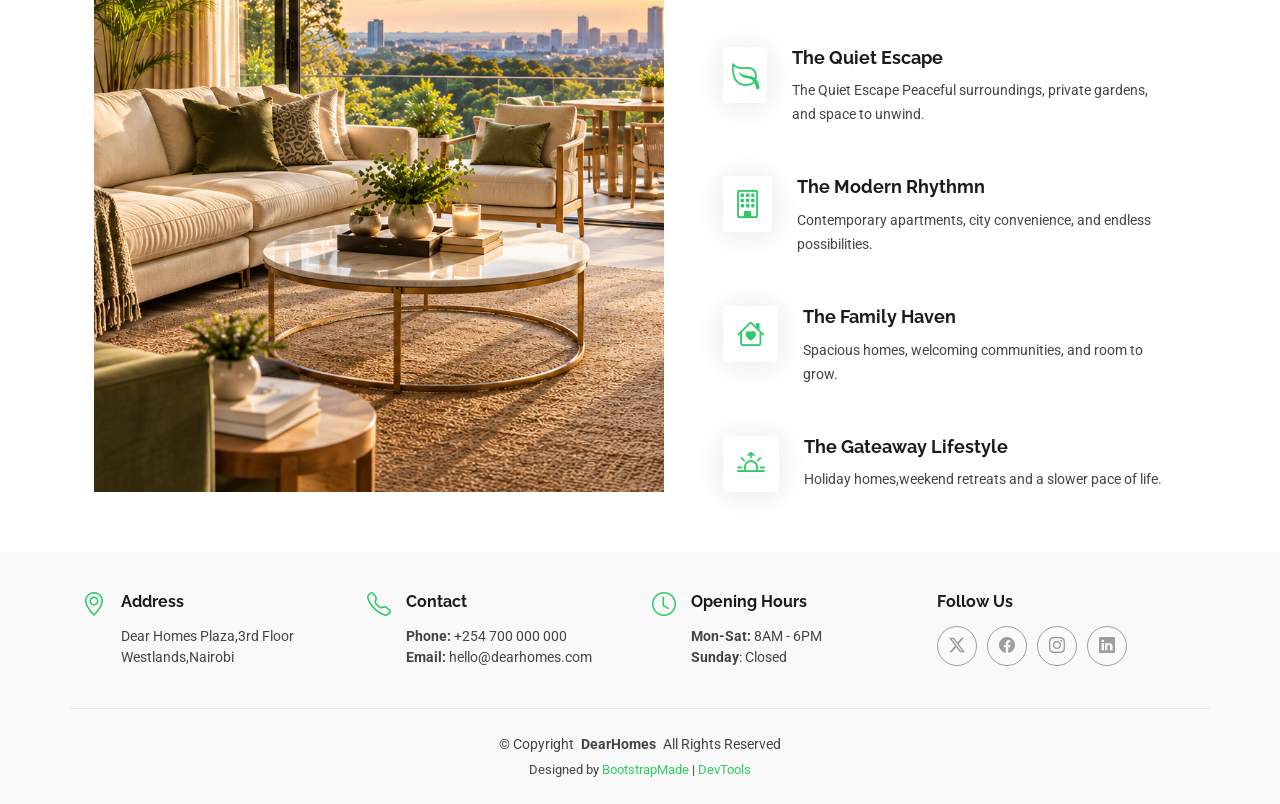
==== commit cbf68055: "update of Dear Homes website and images" ====
--- a/EstateAgency/about.html
+++ b/EstateAgency/about.html
@@ -54,21 +54,21 @@
           <li><a href="services.html">Services</a></li>
           <li><a href="properties.html">Properties</a></li>
           <li><a href="agents.html">Agents</a></li>
-          <li class="dropdown"><a href="#"><span>Dropdown</span> <i class="bi bi-chevron-down toggle-dropdown"></i></a>
+          <li class="dropdown"><a href="#"><span>Explore</span> <i class="bi bi-chevron-down toggle-dropdown"></i></a>
             <ul>
-              <li><a href="#">Dropdown 1</a></li>
-              <li class="dropdown"><a href="#"><span>Deep Dropdown</span> <i class="bi bi-chevron-down toggle-dropdown"></i></a>
+              <li><a href="property-single.html">Featured Collections</a></li>
+              <li class="dropdown"><a href="properties.html"><span>Property types</span> <i class="bi bi-chevron-down toggle-dropdown"></i></a>
                 <ul>
-                  <li><a href="#">Deep Dropdown 1</a></li>
-                  <li><a href="#">Deep Dropdown 2</a></li>
-                  <li><a href="#">Deep Dropdown 3</a></li>
-                  <li><a href="#">Deep Dropdown 4</a></li>
-                  <li><a href="#">Deep Dropdown 5</a></li>
+                  <li><a href="properties.html">Houses</a></li>
+                  <li><a href="properties.html">Apartments</a></li>
+                  <li><a href="properties.html">Townhouses</a></li>
+                  <li><a href="properties.html">Villas</a></li>
+                  <li><a href="properties.html">Maisonettes</a></li>
                 </ul>
               </li>
-              <li><a href="#">Dropdown 2</a></li>
-              <li><a href="#">Dropdown 3</a></li>
-              <li><a href="#">Dropdown 4</a></li>
+              <li><a href="properties.html">House for Sale</a></li>
+              <li><a href="properties.html">House for Rent</a></li>
+              <li><a href="service-details.html">Neighbourhood Guides</a></li>
             </ul>
           </li>
           <li><a href="contact.html">Contact</a></li>
@@ -175,7 +175,7 @@
             <div class="stats-item d-flex align-items-center w-100 h-100">
               <i class="bi bi-emoji-smile color-blue flex-shrink-0"></i>
               <div>
-                <span data-purecounter-start="0" data-purecounter-end="232" data-purecounter-duration="1" class="purecounter"></span>
+                <span data-purecounter-start="0" data-purecounter-end="353" data-purecounter-duration="1" class="purecounter"></span>
                 <p>Happy Clients</p>
               </div>
             </div>
@@ -185,7 +185,7 @@
             <div class="stats-item d-flex align-items-center w-100 h-100">
               <i class="bi bi-journal-richtext color-orange flex-shrink-0"></i>
               <div>
-                <span data-purecounter-start="0" data-purecounter-end="521" data-purecounter-duration="1" class="purecounter"></span>
+                <span data-purecounter-start="0" data-purecounter-end="600" data-purecounter-duration="1" class="purecounter"></span>
                 <p>Projects</p>
               </div>
             </div>
@@ -195,7 +195,7 @@
             <div class="stats-item d-flex align-items-center w-100 h-100">
               <i class="bi bi-headset color-green flex-shrink-0"></i>
               <div>
-                <span data-purecounter-start="0" data-purecounter-end="1463" data-purecounter-duration="1" class="purecounter"></span>
+                <span data-purecounter-start="0" data-purecounter-end="1333" data-purecounter-duration="1" class="purecounter"></span>
                 <p>Hours Of Support</p>
               </div>
             </div>
@@ -205,7 +205,7 @@
             <div class="stats-item d-flex align-items-center w-100 h-100">
               <i class="bi bi-people color-pink flex-shrink-0"></i>
               <div>
-                <span data-purecounter-start="0" data-purecounter-end="15" data-purecounter-duration="1" class="purecounter"></span>
+                <span data-purecounter-start="0" data-purecounter-end="25" data-purecounter-duration="1" class="purecounter"></span>
                 <p>Hard Workers</p>
               </div>
             </div>
@@ -223,41 +223,45 @@
       <div class="container">
 
         <div class="row justify-content-around gy-4">
-          <div class="features-image col-lg-6" data-aos="fade-up" data-aos-delay="100"><img src="assets/img/features-bg.jpg" alt=""></div>
+          <div class="features-image col-lg-6" data-aos="fade-up" data-aos-delay="100"><img src="assets/img/feature-bg.png" alt=""></div>
 
           <div class="col-lg-5 d-flex flex-column justify-content-center" data-aos="fade-up" data-aos-delay="200">
-            <h3>Enim quis est voluptatibus aliquid consequatur fugiat</h3>
-            <p>Esse voluptas cumque vel exercitationem. Reiciendis est hic accusamus. Non ipsam et sed minima temporibus laudantium. Soluta voluptate sed facere corporis dolores excepturi</p>
+            <h3>Our Kind of Living,Find Your Own Rythmn</h3>
+            <p>Some people dream of quiet mornings overlooking a garden. Others picture lively evenings in an open-plan living room or the convenience of a modern city apartment. There's no single way to live beautifully, and that's what makes exploring different homes so exciting.</p>
+
 
             <div class="icon-box d-flex position-relative" data-aos="fade-up" data-aos-delay="300">
-              <i class="bi bi-easel flex-shrink-0"></i>
-              <div>
-                <h4><a href="" class="stretched-link">Lorem Ipsum</a></h4>
-                <p>Voluptatum deleniti atque corrupti quos dolores et quas molestias excepturi sint occaecati cupiditate non provident</p>
+              <i class="bi bi-leaf"></i>
+              <div>
+                <h4><a href="" class="stretched-link">The Quiet Escape</a></h4>
+                <p>The Quiet Escape
+Peaceful surroundings, private gardens, and space to unwind.</p>
               </div>
             </div><!-- End Icon Box -->
 
             <div class="icon-box d-flex position-relative" data-aos="fade-up" data-aos-delay="400">
-              <i class="bi bi-patch-check flex-shrink-0"></i>
-              <div>
-                <h4><a href="" class="stretched-link">Nemo Enim</a></h4>
-                <p>At vero eos et accusamus et iusto odio dignissimos ducimus qui blanditiis praesentium voluptatum deleniti atque</p>
+              <i class="bi bi-building"></i>
+              <div>
+                <h4><a href="" class="stretched-link">The Modern Rhythmn</a></h4>
+                <p>
+Contemporary apartments, city convenience, and endless possibilities.</p>
               </div>
             </div><!-- End Icon Box -->
 
             <div class="icon-box d-flex position-relative" data-aos="fade-up" data-aos-delay="500">
-              <i class="bi bi-brightness-high flex-shrink-0"></i>
-              <div>
-                <h4><a href="" class="stretched-link">Dine Pad</a></h4>
-                <p>Explicabo est voluptatum asperiores consequatur magnam. Et veritatis odit. Sunt aut deserunt minus aut eligendi omnis</p>
+              <i class="bi bi-house-heart"></i>
+              <div>
+                <h4><a href="" class="stretched-link">The Family Haven</a></h4>
+                <p>
+Spacious homes, welcoming communities, and room to grow.</p>
               </div>
             </div><!-- End Icon Box -->
 
             <div class="icon-box d-flex position-relative" data-aos="fade-up" data-aos-delay="600">
-              <i class="bi bi-brightness-high flex-shrink-0"></i>
-              <div>
-                <h4><a href="" class="stretched-link">Tride clov</a></h4>
-                <p>Est voluptatem labore deleniti quis a delectus et. Saepe dolorem libero sit non aspernatur odit amet. Et eligendi</p>
+              <i class="bi bi-sunrise"></i>
+              <div>
+                <h4><a href="" class="stretched-link">The Gateaway Lifestyle</a></h4>
+                <p>Holiday homes,weekend retreats and a slower pace of life.</p>
               </div>
             </div><!-- End Icon Box -->
 
@@ -278,8 +282,8 @@
           <i class="bi bi-geo-alt icon"></i>
           <div class="address">
             <h4>Address</h4>
-            <p>A108 Adam Street</p>
-            <p>New York, NY 535022</p>
+            <p>Dear Homes Plaza,3rd Floor</p>
+            <p>Westlands,Nairobi</p>
             <p></p>
           </div>
 
@@ -290,8 +294,8 @@
           <div>
             <h4>Contact</h4>
             <p>
-              <strong>Phone:</strong> <span>+1 5589 55488 55</span><br>
-              <strong>Email:</strong> <span>info@example.com</span><br>
+              <strong>Phone:</strong> <span>+254 700 000 000</span><br>
+              <strong>Email:</strong> <span>hello@dearhomes.com</span><br>
             </p>
           </div>
         </div>
@@ -301,7 +305,7 @@
           <div>
             <h4>Opening Hours</h4>
             <p>
-              <strong>Mon-Sat:</strong> <span>11AM - 23PM</span><br>
+              <strong>Mon-Sat:</strong> <span>8AM - 6PM</span><br>
               <strong>Sunday</strong>: <span>Closed</span>
             </p>
           </div>
@@ -321,7 +325,7 @@
     </div>
 
     <div class="container copyright text-center mt-4">
-      <p>© <span>Copyright</span> <strong class="px-1 sitename">EstateAgency</strong> <span>All Rights Reserved</span></p>
+      <p>© <span>Copyright</span> <strong class="px-1 sitename">DearHomes</strong> <span>All Rights Reserved</span></p>
       <div class="credits">
         <!-- All the links in the footer should remain intact. -->
         <!-- You can delete the links only if you've purchased the pro version. -->
--- a/EstateAgency/assets/css/main.css
+++ b/EstateAgency/assets/css/main.css
@@ -1025,12 +1025,27 @@
 .about .content .who-we-are {
   text-transform: uppercase;
   margin-bottom: 15px;
-  color: color-mix(in srgb, var(--default-color), transparent 40%);
+  letter: spacing 1px;
+  font-size: 14px;
+  color: var(--accent-color);
+  
 }
 
 .about .content h3 {
   font-size: 2rem;
   font-weight: 700;
+  line-height: 1.25;
+  color: var(--heading-color);
+}
+
+about.content h3 span{
+  color: #c9a24b;
+
+}
+
+about.content p{
+  line-height: 1.8;
+
 }
 
 .about .content ul {
@@ -1039,12 +1054,12 @@
 }
 
 .about .content ul li {
-  padding-bottom: 10px;
+  padding-bottom: 12px;
 }
 
 .about .content ul i {
   font-size: 1.25rem;
-  margin-right: 4px;
+  margin-right: 6px;
   color: var(--accent-color);
 }
 
@@ -1060,7 +1075,7 @@
   font-size: 16px;
   letter-spacing: 1px;
   padding: 12px 24px;
-  border-radius: 5px;
+  border-radius: 8px;
   transition: 0.3s;
   display: inline-flex;
   align-items: center;
@@ -1075,7 +1090,8 @@
 }
 
 .about .content .read-more:hover {
-  background: color-mix(in srgb, var(--accent-color), transparent 20%);
+  background:#C9A24B;
+  color: #ffffff;
   padding-right: 19px;
 }
 
@@ -1085,6 +1101,7 @@
 
 .about .about-images img {
   border-radius: 10px;
+  box-shadow: o 6px 20px rgba(63,90,71, 0.15);
 }
 
 /*--------------------------------------------------------------
